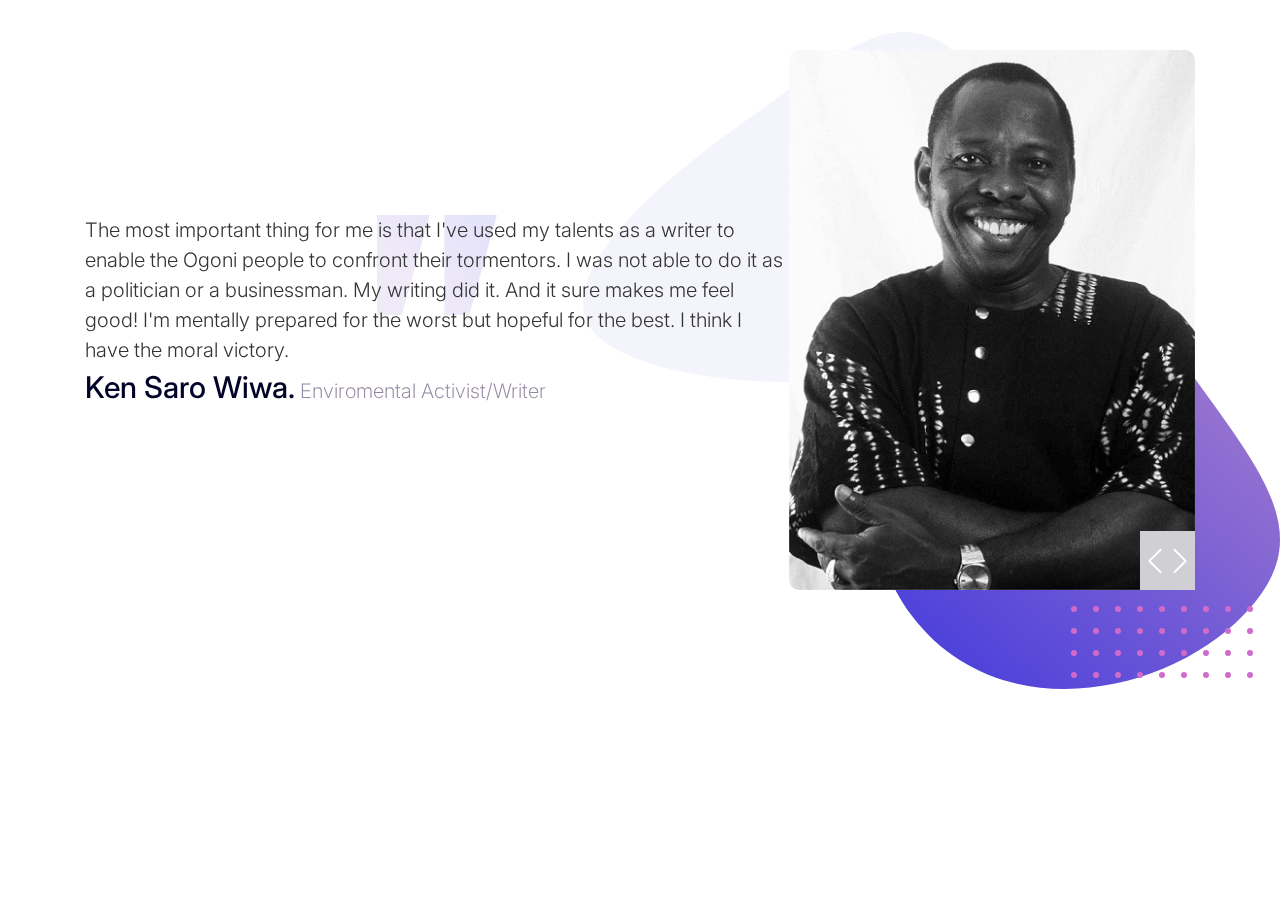
==== index.html @ 1e8be527 "third commit" ====
<!DOCTYPE html>
<html lang="en">
  <head>
    <meta charset="UTF-8" />
    <meta http-equiv="X-UA-Compatible" content="IE=edge" />
    <meta name="viewport" content="width=device-width, initial-scale=1.0" />
    <title>MyTribute</title>
    <link
      rel="stylesheet"
      href="./bootstrap-5.0.2-dist/css/bootstrap.min.css"
    />
    <link rel="stylesheet" href="./css/style.css" />
  </head>
  <body>
    <div class="container">
      <div id="myCarousel" class="carousel slide">
        <div class="carousel-inner">
          <div class="carousel-item active">
            <div class="d-flex align-items-center justify-content-center">
              <p class="shrink-paragraph line-clamp-5">
                The most important thing for me is that I've used my talents as
                a writer to enable the Ogoni people to confront their
                tormentors. I was not able to do it as a politician or a
                businessman. My writing did it. And it sure makes me feel good!
                I'm mentally prepared for the worst but hopeful for the best. I
                think I have the moral victory. <br />
                <span class="name">Ken Saro Wiwa.</span>
                <span class="title">Enviromental Activist/Writer</span>
              </p>
              <img src="images/ken pic.jpg" class="mr-3" alt="kenuel" />
            </div>
          </div>
          <div class="carousel-item">
            <div class="d-flex align-items-center justify-content-center">
              <p>
                "A society grows great when old men plant trees whose shade they
                know they shall never sit in. The founding fathers of Nigeria
                had a dream of building a united, prosperous, and developed
                nation-state where social justice reigns. We also have to
                continue to dream because once we stopped dreaming then life is
                gone." <br />
                <span class="name">Dora Akunyili.</span>
                <span class="title">Fmr. Director General NAFDAC</span>
              </p>
              <img src="images/download dora.jpg" class="mr-3" alt="Dora" />
            </div>
          </div>
          <button
            class="carousel-control-prev"
            type="button"
            data-bs-target="#myCarousel"
            data-bs-slide="prev"
          >
            <span class="carousel-control-prev-icon" aria-hidden="true"></span>
            <span class="visually-hidden">Previous</span>
          </button>
          <button
            class="carousel-control-next"
            type="button"
            data-bs-target="#myCarousel"
            data-bs-slide="next"
          >
            <span class="carousel-control-next-icon" aria-hidden="true"></span>
            <span class="visually-hidden">Next</span>
          </button>
        </div>
      </div>
    </div>
    <script src="./bootstrap-5.0.2-dist/js/bootstrap.min.js">
            $(document).ready(function(){
        $('.carousel').carousel();
      });
    </script>
  </body>
</html>
---- css/style.css ----
@import url('https://fonts.googleapis.com/css2?family=Inter:wght@300;500;700&family=Kumbh+Sans:wght@400;700&family=Poppins:ital@1&display=swap');
*{
    padding: 0;
    margin: 0;
    box-sizing: border-box;
}

body{
    font-family: inter, sans-serif;
    align-items: center;
    min-height: 80vh;
    background: url(/images/pattern-curve.svg,), url(/images/pattern-bg.svg);
    background-repeat: no-repeat;
    background-position: right;
}
.container{
    display: flex;
    justify-content: center;
    align-items: center;
    min-height: 50vh;
    min-width: 30vw;
    padding-right: 15px;
    padding-left: 15px;
}
.carousel-item{
    margin-top: 50px;
}

.carousel-item p {
    font-size: 20px;
    font-weight: 300;
    color: #333;
    background: url(/images/pattern-quotes.svg);
    background-repeat: no-repeat;
    background-position: top;
  }
  .carousel-item img{
height: 60vh;
  }
  .name-title{
    display: flex;
    flex-direction: row;
  }
  .carousel-item img {
    border-radius: 10px;
  }
  .carousel-item .name{
    font-size: 30px;
    font-weight: 500;
    color: rgb(2, 2, 41);
}
.carousel-item .title{
    font-size: 20px;
    font-weight: 250;
    color: rgb(148, 135, 161);
}

.carousel-control-prev,
.carousel-control-next {
    width: 30px;
  top: 90%;
  opacity: 5;
  background-color: rgb(208, 208, 212);
  
}
.carousel-control-prev{
    left: 95%;
}

@media screen (max-width: 500px){
  .container{
    display: grid;
    grid-column: column-reverse;
       
}
}
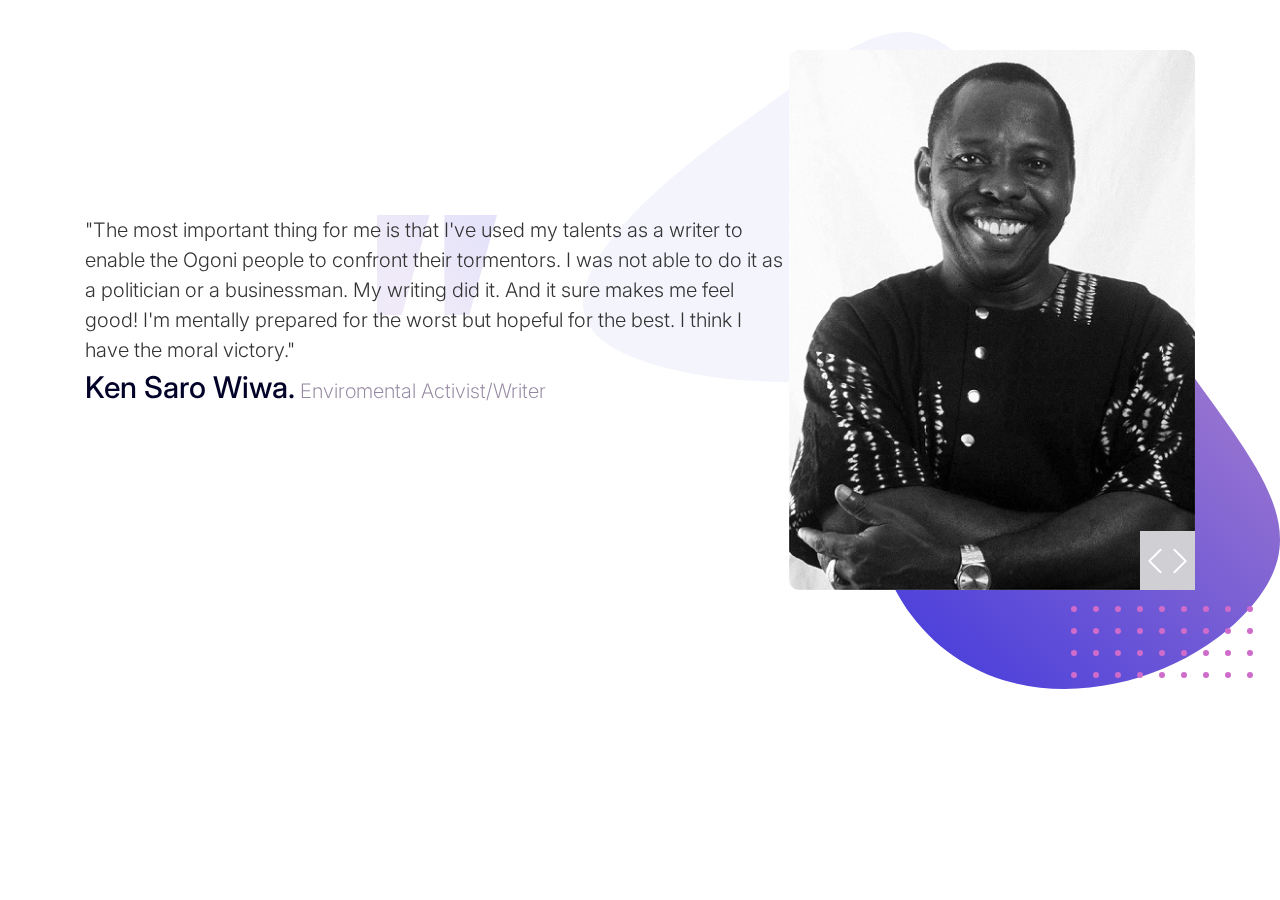
==== commit aa92de94: "last" ====
--- a/index.html
+++ b/index.html
@@ -18,16 +18,20 @@
           <div class="carousel-item active">
             <div class="d-flex align-items-center justify-content-center">
               <p class="shrink-paragraph line-clamp-5">
-                The most important thing for me is that I've used my talents as
+                "The most important thing for me is that I've used my talents as
                 a writer to enable the Ogoni people to confront their
                 tormentors. I was not able to do it as a politician or a
                 businessman. My writing did it. And it sure makes me feel good!
                 I'm mentally prepared for the worst but hopeful for the best. I
-                think I have the moral victory. <br />
+                think I have the moral victory." <br />
                 <span class="name">Ken Saro Wiwa.</span>
                 <span class="title">Enviromental Activist/Writer</span>
               </p>
-              <img src="images/ken pic.jpg" class="mr-3" alt="kenuel" />
+              <img
+                src="images/ken pic.jpg"
+                class="mr-3 img-fluid d-block"
+                alt="kenuel"
+              />
             </div>
           </div>
           <div class="carousel-item">
--- a/css/style.css
+++ b/css/style.css
@@ -67,10 +67,49 @@
     left: 95%;
 }
 
-@media screen (max-width: 500px){
-  .container{
-    display: grid;
-    grid-column: column-reverse;
-       
+   
+@media (max-width: 576px) {
+    body{
+        background:  url(/images/pattern-bg.svg), url(/images/pattern-curve.svg,);
+      background-position: top;
+      background-repeat: no-repeat;
+      background-size: 100%;
+    }
+    .d-flex{
+      flex-direction: column-reverse;
+    }
+    .d-flex p{
+        background: url(/images/pattern-quotes.svg);
+    background-repeat: no-repeat;
+    background-position: top;
+    background-size: 30%;
+    padding: 10px;
+    position: relative;
+    margin-top: 20px;
+    }
+    
+  .carousel-item img{
+    width: 250px;
+    height: 280px;
+    border-radius: 10px;
+  }
+    
+  .carousel-item .name{
+    flex-direction: column;
+  }
+  
+  .carousel-item .title{
+    flex-direction: column;
+  }
+  .carousel-control-prev,
+.carousel-control-next {
+    width: 30px;
+  top: 90%;
+  opacity: 5;
+  background-color: rgb(208, 208, 212);
+  
+}
+.carousel-control-prev{
+    left: 95%;
 }
 }